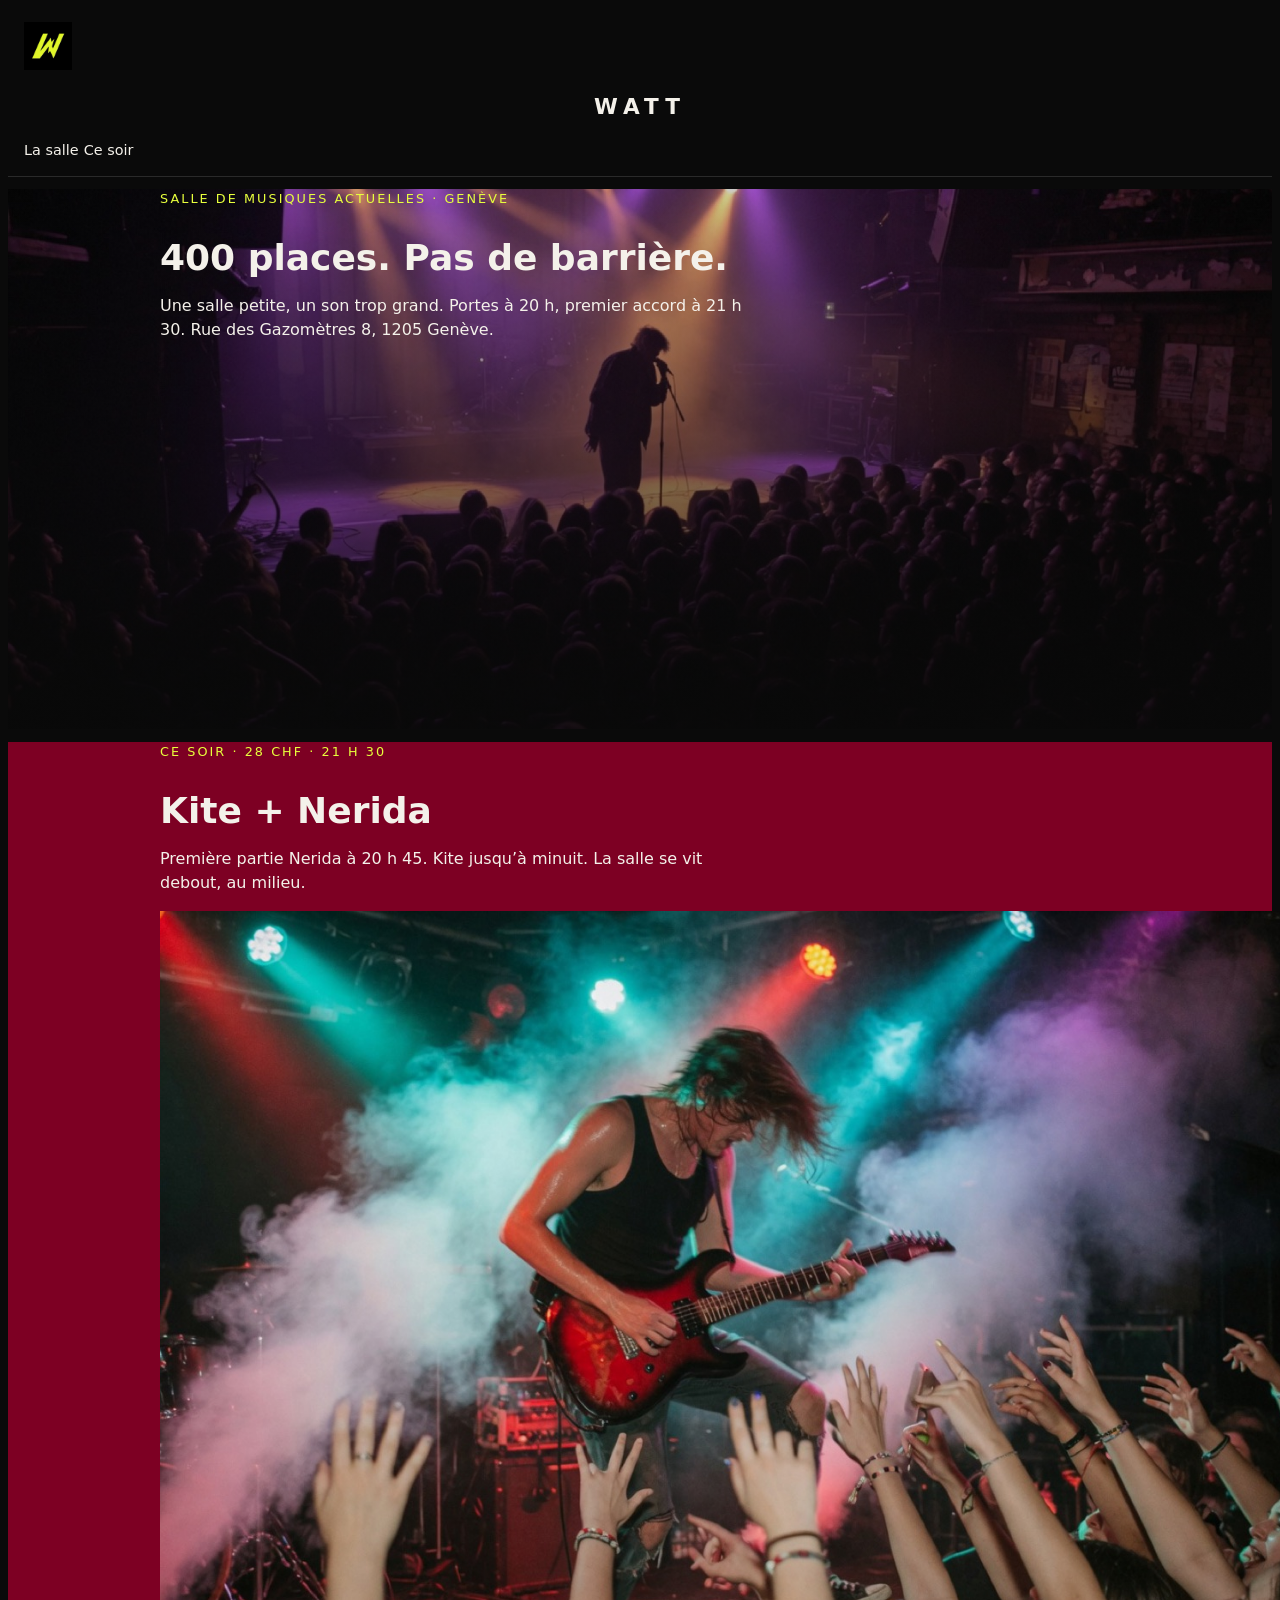
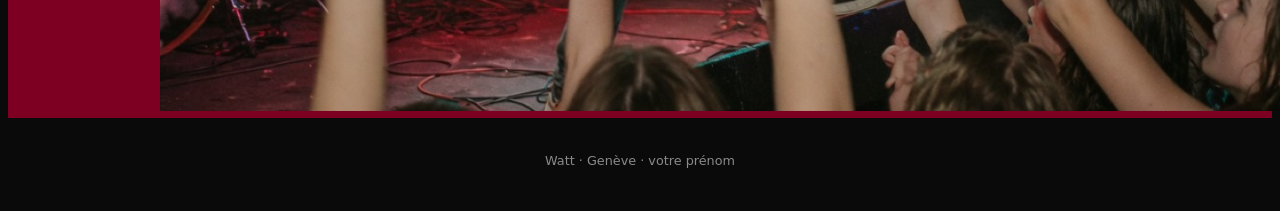
==== watt/index.html @ 77907b74 "Structure parfaite local et GitHub" ====
<!DOCTYPE html>
<html lang="fr">
  <head>
    <meta charset="utf-8" />
    <meta name="viewport" content="width=device-width, initial-scale=1" />
    <title>Watt — salle de concert, Genève</title>
    <link rel="stylesheet" href="css/style.css" />
  </head>
  <body>
    <header>
      <img src="images/logo.png" alt="" width="48" height="48" />
      <h1>Watt</h1>
      <nav aria-label="Navigation principale">
        <a href="#salle">La salle</a>
        <a href="#ce-soir">Ce soir</a>
      </nav>
    </header>

    <main>
      <section id="salle">
        <div class="container">
          <p class="kicker">Salle de musiques actuelles · Genève</p>
          <h2>400 places. Pas de barrière.</h2>
          <p>
            Une salle petite, un son trop grand. Portes à 20 h, premier
            accord à 21 h 30. Rue des Gazomètres 8, 1205 Genève.
          </p>
        </div>
      </section>

      <section id="ce-soir">
        <div class="container">
          <p class="kicker">Ce soir · 28 CHF · 21 h 30</p>
          <h2>Kite + Nerida</h2>
          <p>
            Première partie Nerida à 20 h 45. Kite jusqu’à minuit.
            La salle se vit debout, au milieu.
          </p>
          <img
            src="images/ce-soir.jpg"
            alt="Guitariste sur scène devant le public"
            width="1200"
            height="800"
          />
        </div>
      </section>
    </main>

    <footer>
      <p>Watt · Genève · votre prénom</p>
    </footer>
  </body>
</html>
---- watt/css/style.css ----
/* P4 : remplacez ce commentaire par le reset de l’atelier. */
/* à vous : reset */

body {
  background: #0a0a0a;
  color: #f4f1ea;
  font-family: system-ui, "Segoe UI", sans-serif;
  line-height: 1.5;
}

/* P5 : le parent rangera ses trois enfants. */
header {
  /* à vous : display, colonnes, alignement et gap */
  padding: 0.85rem 1rem;
  background: #0a0a0a;
  border-bottom: 1px solid #2a2a2a;
}

header h1 {
  font-size: 1.35rem;
  font-weight: 700;
  letter-spacing: 0.28em;
  text-transform: uppercase;
  text-align: center;
}

nav {
  /* à vous : flex, retour à la ligne et gap */
}

nav a {
  color: inherit;
  font-size: 0.9rem;
  text-decoration: none;
}

nav a:hover,
nav a:focus-visible {
  color: #e8ff3d;
  text-decoration: underline;
}

#salle {
  min-height: 60vh;
  color: #f4f1ea;
  background-color: #0a0a0a;
  background-image:
    linear-gradient(180deg,
      rgba(10, 10, 10, 0.2),
      rgba(10, 10, 10, 0.8)),
    url("../images/scene.jpg");
  background-size: cover;
  background-position: center;
}


/* P4 : l’air appartient à l’intérieur du mur. */
section {
  /* à vous : padding-block */
}

/* P2 : complétez le mur photo. */
#salle {
  /* à vous : couleur, deux fonds, taille et position */
}

/* P2 : complétez le second mur. */
#ce-soir {
  background: #7d0023;
  color: #f4f1ea;

}

/* à vous : couleur du mur */


/* P2 : complétez le cadre du texte. */
.container {
width: 80%;
max-width: 960px;
margin-inline: auto;
}


.kicker {
  color: #e8ff3d;
  font-size: 0.8rem;
  letter-spacing: 0.16em;
  text-transform: uppercase;
  margin-bottom: 0.75rem;
}

.container h2 {
  font-size: 2.25rem;
  line-height: 1.1;
  margin-bottom: 0.85rem;
}

.container p {
  max-width: 38rem;
  margin-bottom: 1rem;
}

footer {
  padding: 1.25rem;
  color: #8a8a8a;
  font-size: 0.8rem;
  text-align: center;
}

@media (max-width: 640px) {
  header {
    grid-template-columns: 1fr;
    justify-items: start;
  }
}
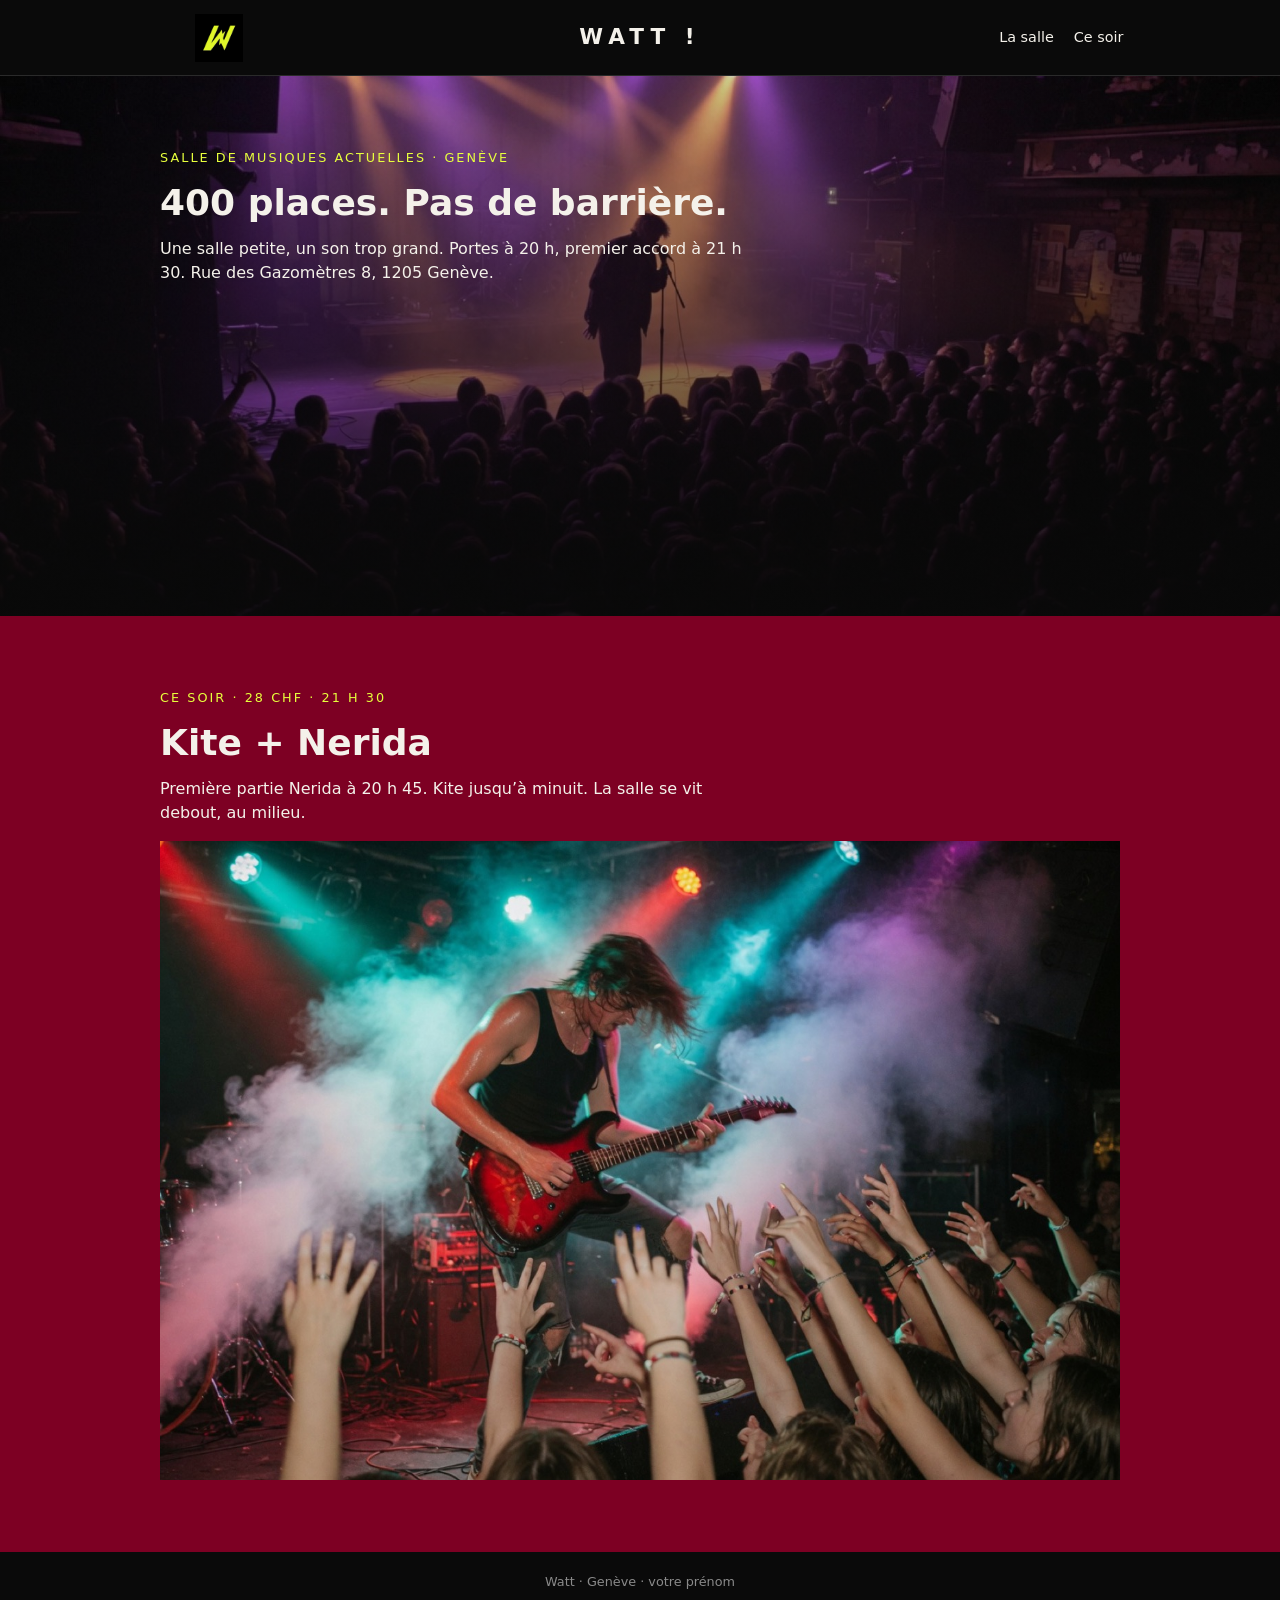
==== commit 80bb85f9: "essaie update site du titre" ====
--- a/watt/index.html
+++ b/watt/index.html
@@ -9,7 +9,7 @@
   <body>
     <header>
       <img src="images/logo.png" alt="" width="48" height="48" />
-      <h1>Watt</h1>
+      <h1>Watt !</h1>
       <nav aria-label="Navigation principale">
         <a href="#salle">La salle</a>
         <a href="#ce-soir">Ce soir</a>
--- a/watt/css/style.css
+++ b/watt/css/style.css
@@ -1,4 +1,20 @@
-/* P4 : remplacez ce commentaire par le reset de l’atelier. */
+*,
+*::before,
+*::after {
+  box-sizing: border-box;
+}
+
+* {
+  margin: 0;
+  padding: 0;
+}
+
+img {
+  max-width: 100%;
+  height: auto;
+  display: block;
+}
+
 /* à vous : reset */
 
 body {
@@ -10,10 +26,14 @@
 
 /* P5 : le parent rangera ses trois enfants. */
 header {
-  /* à vous : display, colonnes, alignement et gap */
-  padding: 0.85rem 1rem;
-  background: #0a0a0a;
-  border-bottom: 1px solid #2a2a2a;
+display: grid;
+grid-template-columns: 1fr 1fr 1fr;
+align-items: center;
+justify-items: center;
+gap: 1rem;
+padding: 0.85rem 1rem;
+background: #0a0a0a;
+border-bottom: 1px solid #2a2a2a;
 }
 
 header h1 {
@@ -25,8 +45,11 @@
 }
 
 nav {
-  /* à vous : flex, retour à la ligne et gap */
+display: flex;
+flex-wrap: wrap;
+gap: 1.25rem;
 }
+
 
 nav a {
   color: inherit;
@@ -56,6 +79,8 @@
 
 /* P4 : l’air appartient à l’intérieur du mur. */
 section {
+  padding-block: 4.5rem;
+
   /* à vous : padding-block */
 }
 
@@ -76,9 +101,9 @@
 
 /* P2 : complétez le cadre du texte. */
 .container {
-width: 80%;
-max-width: 960px;
-margin-inline: auto;
+  width: 80%;
+  max-width: 960px;
+  margin-inline: auto;
 }
 
 
